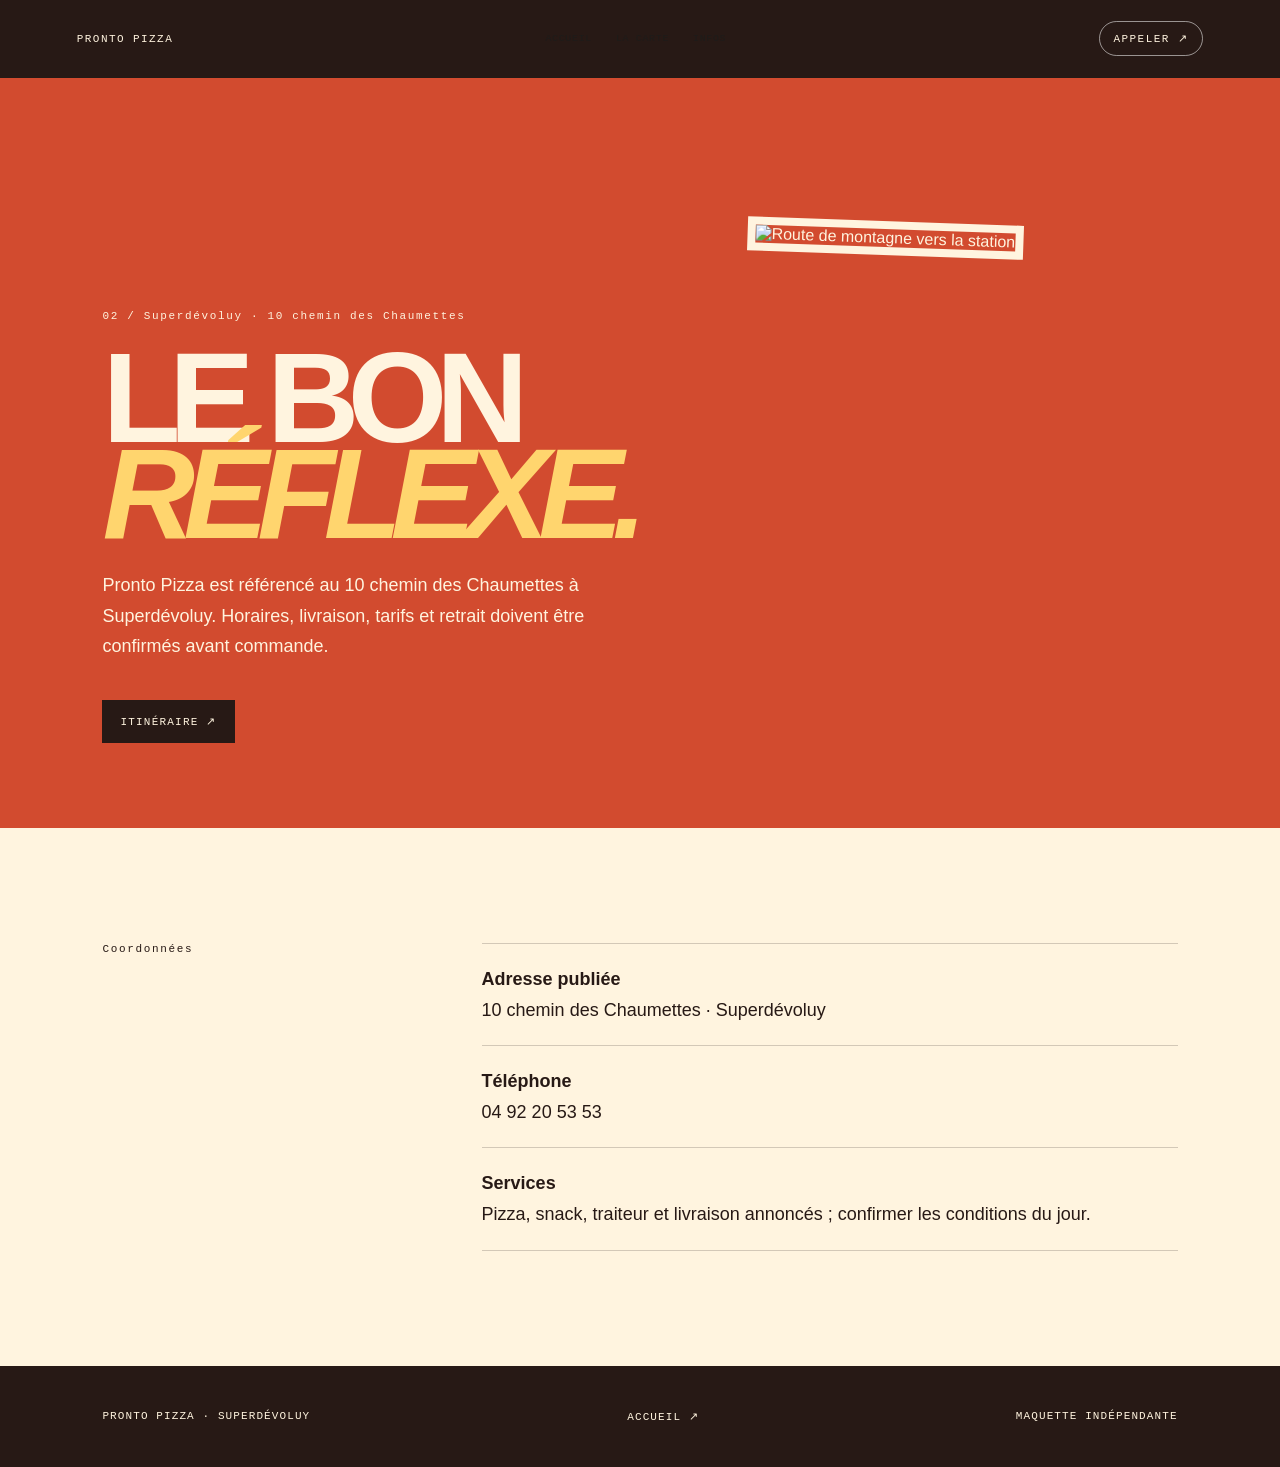
==== infos.html @ 6b4f4073 "Add pizza menu and practical pages" ====
<!doctype html><html lang="fr"><head><meta charset="utf-8"><meta name="viewport" content="width=device-width,initial-scale=1"><title>Infos pratiques — Pronto Pizza</title><link rel="stylesheet" href="style.css"><link rel="stylesheet" href="pages.css"></head><body><header class="subhead"><a href="index.html">PRONTO PIZZA</a><nav><a href="index.html">Accueil</a><a href="carte.html">La carte</a><a href="infos.html">Infos</a></nav><a class="call" href="tel:+33492205353">Appeler ↗</a></header><main><section class="subhero"><div><div class="eyebrow">02 / Superdévoluy · 10 chemin des Chaumettes</div><h1>Le bon<br><em>réflexe.</em></h1><p>Pronto Pizza est référencé au 10 chemin des Chaumettes à Superdévoluy. Horaires, livraison, tarifs et retrait doivent être confirmés avant commande.</p><a class="button" href="https://maps.google.com/?q=Pronto+Pizza+Superd%C3%A9voluy" target="_blank" rel="noopener">Itinéraire ↗</a></div><figure><img src="https://images.unsplash.com/photo-1520201163981-8cc95007dd2f?auto=format&fit=crop&w=1400&q=85" alt="Route de montagne vers la station"></figure></section><section class="subsection"><div class="subgrid"><div class="eyebrow">Coordonnées</div><div class="facts"><p><b>Adresse publiée</b><br>10 chemin des Chaumettes · Superdévoluy</p><p><b>Téléphone</b><br><a href="tel:+33492205353">04 92 20 53 53</a></p><p><b>Services</b><br>Pizza, snack, traiteur et livraison annoncés ; confirmer les conditions du jour.</p></div></div></section></main><footer class="subfoot"><span>Pronto Pizza · Superdévoluy</span><a href="index.html">Accueil ↗</a><span>Maquette indépendante</span></footer></body></html>
---- style.css ----
:root{--red:#e43624;--cream:#fff3d9;--dark:#1e1c1a;--green:#6f8e4f;--gold:#f4aa25}*{box-sizing:border-box}html{scroll-behavior:smooth}body{margin:0;background:var(--cream);color:var(--dark);font-family:Inter,sans-serif;overflow-x:hidden}header{height:78px;background:var(--cream);padding:0 4vw;display:flex;align-items:center;justify-content:space-between;position:absolute;z-index:2;width:100%;border-bottom:1px solid rgba(30,28,26,.25)}.logo{font:400 1.3rem/.7 Anton,sans-serif;letter-spacing:.01em;text-decoration:none;color:var(--dark);display:grid}.logo span{font-size:.85rem;color:var(--red);letter-spacing:.15em}nav{display:flex;gap:2rem}nav a,.order{font:.62rem "DM Mono",monospace;letter-spacing:.07em;text-transform:uppercase;text-decoration:none;color:var(--dark)}.order{background:var(--red);color:var(--cream);padding:.7rem .8rem}.hero{background:var(--red);min-height:100vh;color:var(--cream);padding:20vh 7vw 8vw;position:relative;overflow:hidden}.hero>p,.tag{font:.62rem "DM Mono",monospace;letter-spacing:.12em;text-transform:uppercase;margin:0 0 2rem;position:relative;z-index:1}.hero h1,.about h2,.delivery h2,.contact h2{font:400 clamp(4rem,11vw,12rem)/.72 Anton,sans-serif;letter-spacing:-.025em;margin:0;position:relative;z-index:1}.hero h1 i{font:500 clamp(3.3rem,9vw,10rem) Lora,serif;color:var(--gold);letter-spacing:-.12em}.hero>a{color:var(--cream);font:700 1.05rem Anton,sans-serif;text-decoration:none;display:inline-block;margin-top:7vh;position:relative;z-index:1}.hero>a b{color:var(--gold);font:1.8rem Inter,sans-serif;margin-left:1rem}.pizza{width:min(50vw,620px);aspect-ratio:1;border-radius:50%;background:radial-gradient(circle at 50% 50%,#f8bd42 0 39%,#d78023 40% 42%,#f5b737 43%);position:absolute;right:-8vw;bottom:-23vw;box-shadow:inset 0 0 0 15px #df8d27;transform:rotate(-20deg)}.pizza:before{content:"";position:absolute;inset:12%;border-radius:50%;background:radial-gradient(circle at 40% 20%,var(--red) 0 6%,transparent 7%),radial-gradient(circle at 70% 37%,var(--red) 0 6%,transparent 7%),radial-gradient(circle at 36% 65%,var(--red) 0 6%,transparent 7%),radial-gradient(circle at 73% 72%,var(--red) 0 6%,transparent 7%),radial-gradient(circle at 52% 50%,#6e3f22 0 4%,transparent 5%)}.tomato{width:11vw;aspect-ratio:1;border-radius:50%;background:var(--gold);position:absolute;opacity:.7}.t1{right:45%;top:22%}.t2{right:15%;top:14%;width:4vw}.about{padding:13vw 8vw;display:grid;grid-template-columns:1fr .55fr;gap:8vw}.about h2,.delivery h2,.contact h2{font-size:clamp(3.7rem,6vw,7rem)}.about h2 em{font-family:Lora,serif;color:var(--red);font-weight:500}.about div:last-child{align-self:end;font-size:.95rem;line-height:1.7}.about div:last-child p+p{font:.75rem;color:#6f6a61}.delivery{padding:10vw 6vw;background:var(--green);color:var(--cream);display:grid;grid-template-columns:.65fr 1.2fr .65fr;gap:5vw;align-items:center}.wheel{height:18vw;max-height:260px;aspect-ratio:1;border:10px dotted var(--cream);border-radius:50%;position:relative;animation:roll 12s linear infinite}.wheel:before{content:"";position:absolute;inset:25%;border:3px solid var(--cream);border-radius:50%}.wheel span{position:absolute;left:46%;top:-8%;font-size:2rem}.wheel span:nth-child(2){left:-8%;top:46%}.wheel span:nth-child(3){left:92%;top:46%}.delivery h2{font-size:clamp(3.7rem,6.5vw,7.5rem)}.delivery div>p:last-child{line-height:1.7;font-size:.87rem;max-width:320px}.label{font:1.7rem/.9 Anton,sans-serif;letter-spacing:.02em;text-align:right;align-self:end}.label b{color:var(--gold);font-size:4rem}.gallery{padding:10vw 8vw;display:grid;grid-template-columns:1fr .7fr .9fr;gap:2vw;align-items:center}.gallery figure{margin:0;overflow:hidden}.gallery figure:first-child{margin-top:9vw}.gallery img{width:100%;height:30vw;object-fit:cover}.gallery p{font:400 clamp(2.7rem,5vw,5rem)/.82 Anton,sans-serif;letter-spacing:-.02em}.gallery p i{font:500 1.1em Lora,serif;color:var(--red)}.contact{background:var(--dark);color:var(--cream);padding:11vw 8vw;display:grid;grid-template-columns:1.2fr .8fr;gap:5vw}.contact h2 em{color:var(--gold);font-family:Lora,serif}.contact div:last-child{align-self:end}.contact a{display:block;color:var(--cream);text-decoration:none;font:.67rem "DM Mono",monospace;letter-spacing:.07em;margin-top:1rem;padding:1rem 0;border-bottom:1px solid #777;text-transform:uppercase}footer{padding:2rem 4vw;display:flex;justify-content:space-between;align-items:center;font:.6rem "DM Mono",monospace}footer>a:last-child{color:inherit;text-decoration:none;font-size:1.2rem}@keyframes roll{to{transform:rotate(360deg)}}@media(max-width:700px){header{height:65px;padding:0 6vw}nav{display:none}.order{font-size:.5rem}.hero{padding:24vh 7vw 6vw}.hero h1{font-size:5.1rem}.pizza{width:103vw;right:-43vw;bottom:-2vw}.tomato{width:20vw}.t1{right:16%;top:19%}.t2{width:10vw;right:72%;top:22%}.about{display:block;padding:18vw 7vw}.about h2{font-size:4.2rem}.about div:last-child{margin-top:5rem}.delivery{display:block;padding:18vw 7vw}.wheel{height:50vw;margin-bottom:13vw}.delivery h2{font-size:4.1rem}.label{text-align:left;margin-top:5rem}.gallery{padding:18vw 7vw;grid-template-columns:1fr 1fr;gap:4vw}.gallery img{height:58vw}.gallery p{grid-column:1/3;font-size:4rem}.contact{display:block;padding:18vw 7vw}.contact h2{font-size:4rem}.contact div:last-child{margin-top:15vw}footer{display:block;padding:7vw}footer p{margin:1rem 0}}
---- pages.css ----
:root{--paper:#fff4df;--ink:#271915;--accent:#d24b2f;--line:#27191533;--serif:Georgia,serif;--mono:ui-monospace,monospace}*{box-sizing:border-box}html{overflow-x:hidden}body{margin:0;background:var(--paper);color:var(--ink);font-family:Arial,sans-serif}a{color:inherit;text-decoration:none}.subhead{position:sticky;top:0;z-index:9;background:var(--ink);color:var(--paper);padding:19px 6vw;display:flex;justify-content:space-between;align-items:center;font:11px var(--mono);letter-spacing:.13em;text-transform:uppercase}.subhead nav{display:flex;gap:24px}.subhead a:hover{color:var(--accent)}.call{border:1px solid #fff8;padding:10px 14px;border-radius:99px}.subhero{padding:145px 8vw 85px;min-height:74vh;background:var(--accent);color:var(--paper);display:grid;grid-template-columns:1fr .9fr;gap:8vw;align-items:end}.eyebrow{font:11px var(--mono);letter-spacing:.15em}.subhero h1{font:900 clamp(64px,10vw,150px)/.75 Arial,sans-serif;letter-spacing:-.09em;margin:28px 0;text-transform:uppercase}.subhero h1 em,.subsection h2 em{font-style:italic;color:#ffd56e}.subhero p,.subsection p{font-size:18px;line-height:1.7;max-width:720px}.subhero figure{margin:0;height:520px;transform:rotate(2deg)}.subhero img{width:100%;height:100%;object-fit:cover;border:8px solid var(--paper)}.subsection{padding:115px 8vw}.subsection.alt{background:#f1d49e}.subgrid{display:grid;grid-template-columns:.55fr 1.45fr;gap:9vw}.subsection h2{font:900 clamp(50px,7vw,105px)/.78 Arial,sans-serif;letter-spacing:-.09em;margin:0 0 28px;text-transform:uppercase}.cards{display:grid;grid-template-columns:repeat(3,1fr);gap:15px;margin-top:55px}.card{border:1px solid var(--line);padding:24px;min-height:240px}.card b{font:32px var(--mono);color:var(--accent)}.card h3{font:26px Arial,sans-serif;text-transform:uppercase;margin:70px 0 10px}.card p{font-size:15px;margin:0}.facts{border-top:1px solid var(--line)}.facts p{padding:20px 0;border-bottom:1px solid var(--line);margin:0}.button{display:inline-block;margin-top:20px;padding:15px 18px;background:var(--ink);color:var(--paper);font:11px var(--mono);letter-spacing:.11em;text-transform:uppercase}.photo-row{display:grid;grid-template-columns:1.2fr .8fr;gap:18px}.photo-row figure{margin:0;height:420px}.photo-row img{width:100%;height:100%;object-fit:cover}.subfoot{padding:44px 8vw;background:var(--ink);color:var(--paper);display:flex;justify-content:space-between;font:11px var(--mono);letter-spacing:.1em;text-transform:uppercase}@media(max-width:760px){.subhead{position:relative;flex-wrap:wrap;gap:15px}.subhead nav{order:3;width:100%;justify-content:space-between;font-size:9px}.subhero{display:block;padding:105px 7vw 65px}.subhero h1{font-size:18vw}.subhero figure{height:90vw;margin-top:45px}.subsection{padding:80px 7vw}.subgrid{display:block}.subgrid>.eyebrow{margin-bottom:32px}.cards{grid-template-columns:1fr}.card{min-height:0}.card h3{margin:35px 0 10px}.photo-row{grid-template-columns:1fr}.photo-row figure{height:70vw}.subfoot{display:block}.subfoot>*{display:block;margin-top:15px}}
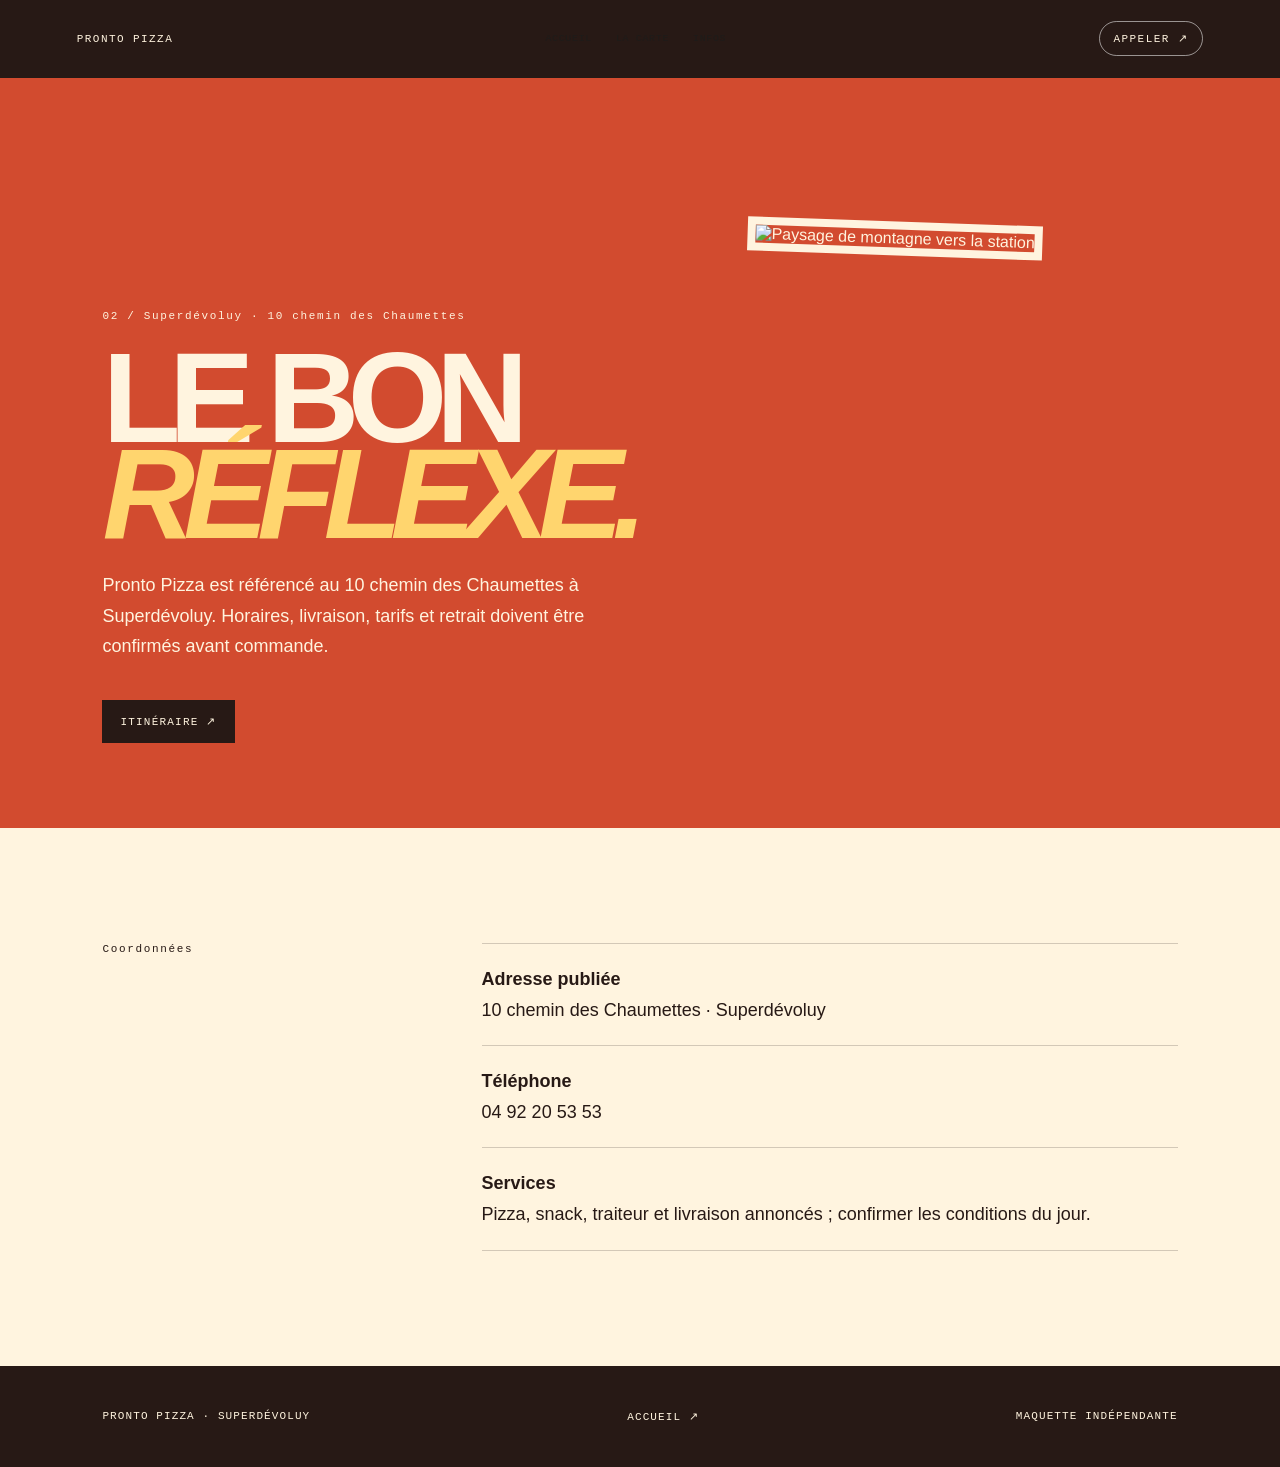
==== commit 3fe8f20b: "Fix practical page image source" ====
--- a/infos.html
+++ b/infos.html
@@ -1 +1 @@
-<!doctype html><html lang="fr"><head><meta charset="utf-8"><meta name="viewport" content="width=device-width,initial-scale=1"><title>Infos pratiques — Pronto Pizza</title><link rel="stylesheet" href="style.css"><link rel="stylesheet" href="pages.css"></head><body><header class="subhead"><a href="index.html">PRONTO PIZZA</a><nav><a href="index.html">Accueil</a><a href="carte.html">La carte</a><a href="infos.html">Infos</a></nav><a class="call" href="tel:+33492205353">Appeler ↗</a></header><main><section class="subhero"><div><div class="eyebrow">02 / Superdévoluy · 10 chemin des Chaumettes</div><h1>Le bon<br><em>réflexe.</em></h1><p>Pronto Pizza est référencé au 10 chemin des Chaumettes à Superdévoluy. Horaires, livraison, tarifs et retrait doivent être confirmés avant commande.</p><a class="button" href="https://maps.google.com/?q=Pronto+Pizza+Superd%C3%A9voluy" target="_blank" rel="noopener">Itinéraire ↗</a></div><figure><img src="https://images.unsplash.com/photo-1520201163981-8cc95007dd2f?auto=format&fit=crop&w=1400&q=85" alt="Route de montagne vers la station"></figure></section><section class="subsection"><div class="subgrid"><div class="eyebrow">Coordonnées</div><div class="facts"><p><b>Adresse publiée</b><br>10 chemin des Chaumettes · Superdévoluy</p><p><b>Téléphone</b><br><a href="tel:+33492205353">04 92 20 53 53</a></p><p><b>Services</b><br>Pizza, snack, traiteur et livraison annoncés ; confirmer les conditions du jour.</p></div></div></section></main><footer class="subfoot"><span>Pronto Pizza · Superdévoluy</span><a href="index.html">Accueil ↗</a><span>Maquette indépendante</span></footer></body></html>
+<!doctype html><html lang="fr"><head><meta charset="utf-8"><meta name="viewport" content="width=device-width,initial-scale=1"><title>Infos pratiques — Pronto Pizza</title><link rel="stylesheet" href="style.css"><link rel="stylesheet" href="pages.css"></head><body><header class="subhead"><a href="index.html">PRONTO PIZZA</a><nav><a href="index.html">Accueil</a><a href="carte.html">La carte</a><a href="infos.html">Infos</a></nav><a class="call" href="tel:+33492205353">Appeler ↗</a></header><main><section class="subhero"><div><div class="eyebrow">02 / Superdévoluy · 10 chemin des Chaumettes</div><h1>Le bon<br><em>réflexe.</em></h1><p>Pronto Pizza est référencé au 10 chemin des Chaumettes à Superdévoluy. Horaires, livraison, tarifs et retrait doivent être confirmés avant commande.</p><a class="button" href="https://maps.google.com/?q=Pronto+Pizza+Superd%C3%A9voluy" target="_blank" rel="noopener">Itinéraire ↗</a></div><figure><img src="https://images.unsplash.com/photo-1519681393784-d120267933ba?auto=format&fit=crop&w=1400&q=85" alt="Paysage de montagne vers la station"></figure></section><section class="subsection"><div class="subgrid"><div class="eyebrow">Coordonnées</div><div class="facts"><p><b>Adresse publiée</b><br>10 chemin des Chaumettes · Superdévoluy</p><p><b>Téléphone</b><br><a href="tel:+33492205353">04 92 20 53 53</a></p><p><b>Services</b><br>Pizza, snack, traiteur et livraison annoncés ; confirmer les conditions du jour.</p></div></div></section></main><footer class="subfoot"><span>Pronto Pizza · Superdévoluy</span><a href="index.html">Accueil ↗</a><span>Maquette indépendante</span></footer></body></html>
